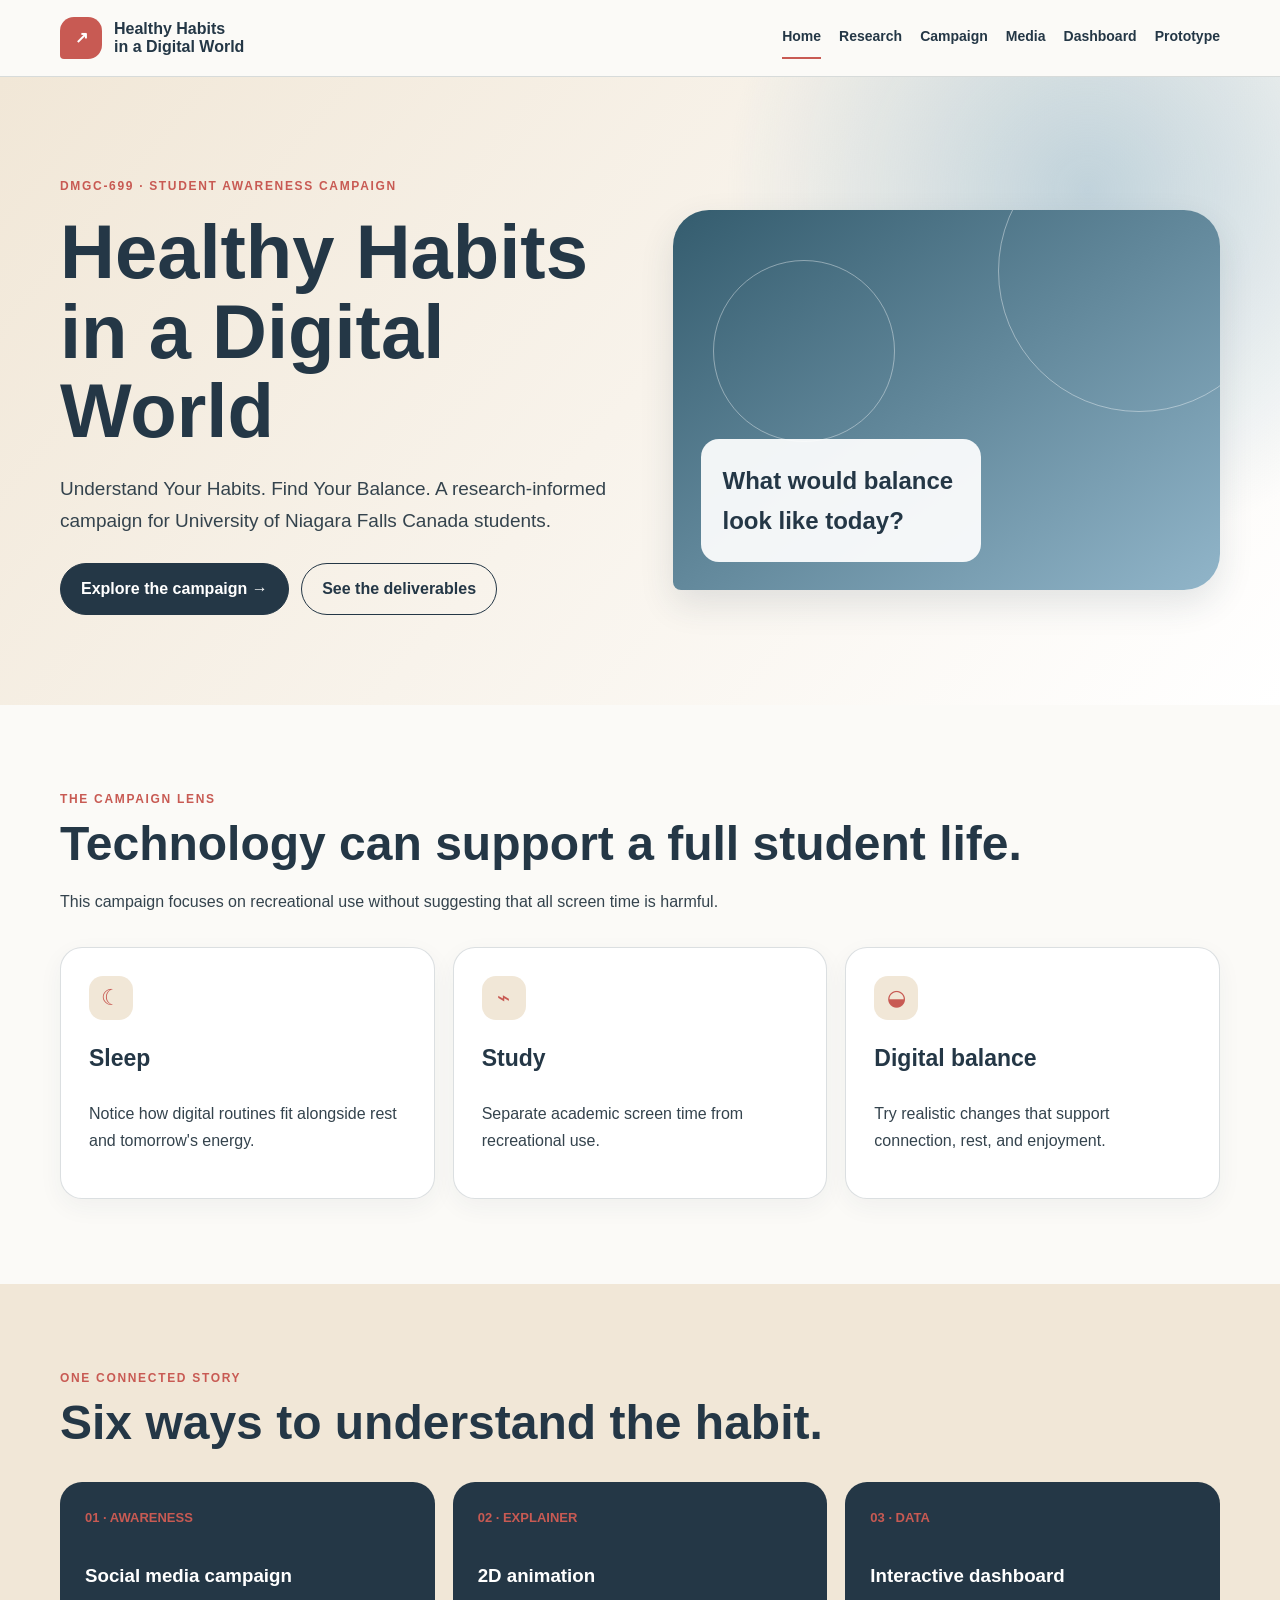
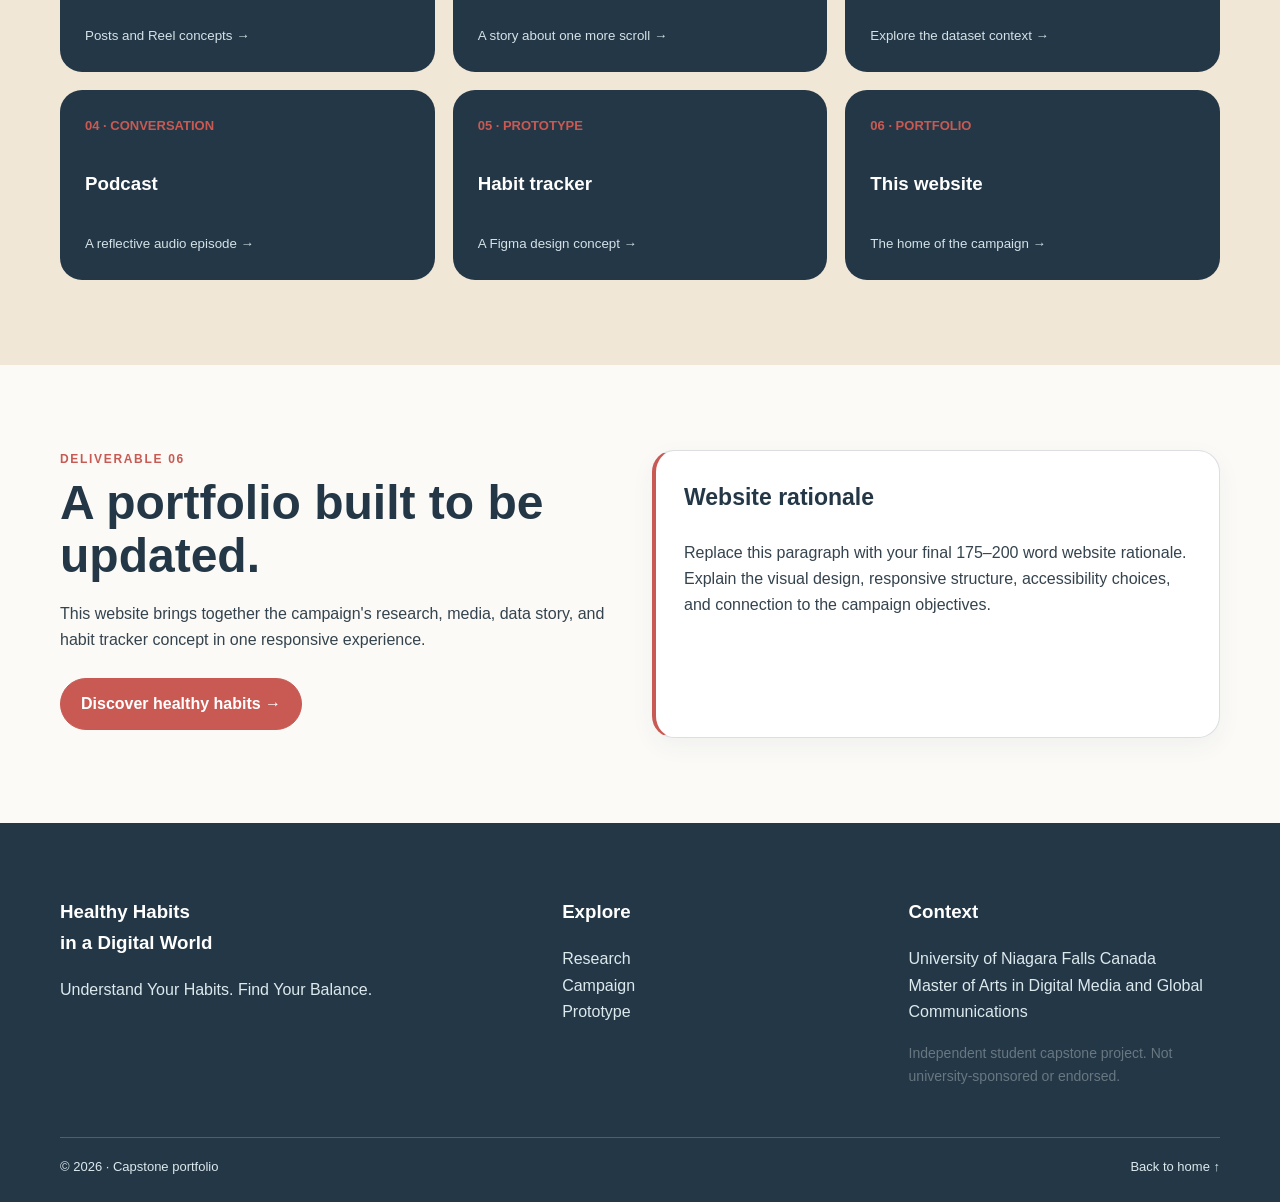
==== index.html @ f4b09b35 "index.html" ====
<!DOCTYPE html>
<html lang="en">
<head>
  <meta charset="UTF-8">
  <meta name="viewport" content="width=device-width, initial-scale=1.0">
  <meta name="description" content="Healthy Habits in a Digital World capstone campaign">
  <title>Healthy Habits in a Digital World</title>
  <link rel="stylesheet" href="styles.css">
</head>
<body>

<header class="site-header">
  <div class="container header-content">
    <a href="index.html" class="logo">
      <span class="logo-icon">↗</span>
      <span>Healthy Habits<br>in a Digital World</span>
    </a>

    <button
      class="menu-button"
      aria-label="Open navigation menu"
      aria-expanded="false"
      data-testid="menu-button"
    >
      ☰
    </button>

    <nav class="navigation" aria-label="Main navigation">
      <a class="active" href="index.html">Home</a>
      <a href="research.html">Research</a>
      <a href="campaign.html">Campaign</a>
      <a href="podcast.html">Media</a>
      <a href="dashboard.html">Dashboard</a>
      <a href="tracker.html">Prototype</a>
    </nav>
  </div>
</header>

<main>
  <section class="hero">
    <div class="container hero-grid">
      <div>
        <div class="eyebrow">DMGC-699 · Student awareness campaign</div>
        <h1>Healthy Habits in a Digital World</h1>

        <p class="hero-text">
          Understand Your Habits. Find Your Balance.
          A research-informed campaign for University of Niagara Falls Canada students.
        </p>

        <a class="button button-primary" href="research.html">
          Explore the campaign →
        </a>

        <a class="button" href="#deliverables">
          See the deliverables
        </a>
      </div>

      <div class="hero-art">
        <div class="hero-note">
          What would balance look like today?
        </div>
      </div>
    </div>
  </section>

  <section class="section">
    <div class="container">
      <div class="section-heading">
        <div class="eyebrow">The campaign lens</div>
        <h2>Technology can support a full student life.</h2>
        <p>
          This campaign focuses on recreational use without suggesting that all
          screen time is harmful.
        </p>
      </div>

      <div class="cards">
        <article class="card">
          <div class="icon">☾</div>
          <h3>Sleep</h3>
          <p>
            Notice how digital routines fit alongside rest and tomorrow's energy.
          </p>
        </article>

        <article class="card">
          <div class="icon">⌁</div>
          <h3>Study</h3>
          <p>
            Separate academic screen time from recreational use.
          </p>
        </article>

        <article class="card">
          <div class="icon">◒</div>
          <h3>Digital balance</h3>
          <p>
            Try realistic changes that support connection, rest, and enjoyment.
          </p>
        </article>
      </div>
    </div>
  </section>

  <section class="section section-alt" id="deliverables">
    <div class="container">
      <div class="section-heading">
        <div class="eyebrow">One connected story</div>
        <h2>Six ways to understand the habit.</h2>
      </div>

      <div class="deliverables">
        <a class="deliverable" href="campaign.html">
          <span class="number">01 · AWARENESS</span>
          <h3>Social media campaign</h3>
          <small>Posts and Reel concepts →</small>
        </a>

        <a class="deliverable" href="podcast.html#animation">
          <span class="number">02 · EXPLAINER</span>
          <h3>2D animation</h3>
          <small>A story about one more scroll →</small>
        </a>

        <a class="deliverable" href="dashboard.html">
          <span class="number">03 · DATA</span>
          <h3>Interactive dashboard</h3>
          <small>Explore the dataset context →</small>
        </a>

        <a class="deliverable" href="podcast.html#podcast">
          <span class="number">04 · CONVERSATION</span>
          <h3>Podcast</h3>
          <small>A reflective audio episode →</small>
        </a>

        <a class="deliverable" href="tracker.html">
          <span class="number">05 · PROTOTYPE</span>
          <h3>Habit tracker</h3>
          <small>A Figma design concept →</small>
        </a>

        <a class="deliverable" href="#rationale">
          <span class="number">06 · PORTFOLIO</span>
          <h3>This website</h3>
          <small>The home of the campaign →</small>
        </a>
      </div>
    </div>
  </section>

  <section class="section" id="rationale">
    <div class="container two-column">
      <div>
        <div class="eyebrow">Deliverable 06</div>
        <h2>A portfolio built to be updated.</h2>
        <p>
          This website brings together the campaign's research, media, data story,
          and habit tracker concept in one responsive experience.
        </p>
        <a class="button button-red" href="research.html">
          Discover healthy habits →
        </a>
      </div>

      <div class="card editable">
        <h3>Website rationale</h3>
        <p>
          Replace this paragraph with your final 175–200 word website rationale.
          Explain the visual design, responsive structure, accessibility choices,
          and connection to the campaign objectives.
        </p>
      </div>
    </div>
  </section>
</main>

<footer class="footer">
  <div class="container footer-grid">
    <div>
      <h3>Healthy Habits<br>in a Digital World</h3>
      <p>Understand Your Habits. Find Your Balance.</p>
    </div>

    <div>
      <h3>Explore</h3>
      <p>
        <a href="research.html">Research</a><br>
        <a href="campaign.html">Campaign</a><br>
        <a href="tracker.html">Prototype</a>
      </p>
    </div>

    <div>
      <h3>Context</h3>
      <p>
        University of Niagara Falls Canada<br>
        Master of Arts in Digital Media and Global Communications
      </p>
      <p class="muted">
        Independent student capstone project. Not university-sponsored or endorsed.
      </p>
    </div>
  </div>

  <div class="container footer-bottom">
    <span>© 2026 · Capstone portfolio</span>
    <a href="index.html">Back to home ↑</a>
  </div>
</footer>

<button class="scroll-top" aria-label="Scroll to top">↑</button>

<script src="config.js"></script>
<script src="script.js"></script>
</body>
</html>
---- styles.css ----
:root {
  --cream: #f1e7d7;
  --blue: #91b5c9;
  --navy: #243746;
  --red: #c85a53;
  --white: #ffffff;
  --text: #34434d;
  --border: rgba(36, 55, 70, 0.16);
  --shadow: 0 14px 35px rgba(36, 55, 70, 0.12);
  --radius: 22px;
}

* {
  box-sizing: border-box;
}

html {
  scroll-behavior: smooth;
}

body {
  margin: 0;
  color: var(--text);
  background: #fbfaf7;
  font-family: Arial, Helvetica, sans-serif;
  line-height: 1.65;
}

img,
video,
iframe {
  display: block;
  max-width: 100%;
}

a {
  color: inherit;
}

.container {
  width: min(1160px, calc(100% - 36px));
  margin: 0 auto;
}

.site-header {
  position: sticky;
  top: 0;
  z-index: 100;
  background: rgba(251, 250, 247, 0.96);
  border-bottom: 1px solid var(--border);
  backdrop-filter: blur(12px);
}

.header-content {
  min-height: 76px;
  display: flex;
  align-items: center;
  justify-content: space-between;
  gap: 24px;
}

.logo {
  display: flex;
  align-items: center;
  gap: 12px;
  color: var(--navy);
  text-decoration: none;
  font-weight: bold;
  line-height: 1.1;
}

.logo-icon {
  width: 42px;
  height: 42px;
  display: grid;
  place-items: center;
  color: var(--white);
  background: var(--red);
  border-radius: 14px 14px 14px 4px;
}

.navigation {
  display: flex;
  align-items: center;
  gap: 18px;
}

.navigation a {
  padding: 8px 0;
  color: var(--navy);
  text-decoration: none;
  font-size: 14px;
  font-weight: bold;
  border-bottom: 2px solid transparent;
}

.navigation a:hover,
.navigation a.active {
  border-bottom-color: var(--red);
}

.menu-button {
  display: none;
  border: 0;
  color: var(--navy);
  background: transparent;
  font-size: 28px;
  cursor: pointer;
}

.hero {
  padding: 100px 0 82px;
  background:
    radial-gradient(circle at 85% 18%, rgba(145, 181, 201, 0.55), transparent 30%),
    linear-gradient(130deg, var(--cream), var(--white));
}

.hero-grid {
  display: grid;
  grid-template-columns: 1fr 1fr;
  align-items: center;
  gap: 65px;
}

.hero h1,
.page-hero h1 {
  margin: 15px 0 22px;
  color: var(--navy);
  font-size: clamp(42px, 6vw, 76px);
  line-height: 1.05;
}

.hero-text {
  font-size: 19px;
  max-width: 650px;
}

.eyebrow {
  color: var(--red);
  font-size: 12px;
  font-weight: bold;
  letter-spacing: 0.14em;
  text-transform: uppercase;
}

.hero-art {
  min-height: 380px;
  display: flex;
  align-items: end;
  padding: 28px;
  position: relative;
  overflow: hidden;
  border-radius: 36px 36px 36px 8px;
  background: linear-gradient(145deg, #345c6e, var(--blue));
  box-shadow: var(--shadow);
}

.hero-art::before,
.hero-art::after {
  content: "";
  position: absolute;
  border: 1px solid rgba(255, 255, 255, 0.4);
  border-radius: 50%;
}

.hero-art::before {
  width: 280px;
  height: 280px;
  top: -80px;
  right: -60px;
}

.hero-art::after {
  width: 180px;
  height: 180px;
  top: 50px;
  left: 40px;
}

.hero-note {
  position: relative;
  z-index: 1;
  max-width: 280px;
  padding: 22px;
  color: var(--navy);
  background: rgba(255, 255, 255, 0.92);
  border-radius: 18px;
  font-size: 24px;
  font-weight: bold;
}

.button {
  display: inline-flex;
  align-items: center;
  justify-content: center;
  margin: 8px 8px 8px 0;
  padding: 12px 20px;
  border: 1px solid var(--navy);
  border-radius: 999px;
  color: var(--navy);
  background: transparent;
  text-decoration: none;
  font-weight: bold;
  cursor: pointer;
  transition: transform 0.2s ease, background 0.2s ease;
}

.button:hover {
  transform: translateY(-2px);
}

.button-primary {
  color: var(--white);
  background: var(--navy);
}

.button-red {
  color: var(--white);
  background: var(--red);
  border-color: var(--red);
}

.section {
  padding: 85px 0;
}

.section-alt {
  background: var(--cream);
}

.section-heading {
  margin-bottom: 32px;
}

.section-heading h2,
.section h2 {
  margin: 8px 0 18px;
  color: var(--navy);
  font-size: clamp(32px, 4vw, 48px);
  line-height: 1.1;
}

.cards,
.deliverables,
.gallery,
.three-column {
  display: grid;
  gap: 18px;
}

.cards,
.three-column {
  grid-template-columns: repeat(3, 1fr);
}

.deliverables {
  grid-template-columns: repeat(3, 1fr);
}

.gallery {
  grid-template-columns: repeat(3, 1fr);
}

.card {
  padding: 28px;
  border: 1px solid var(--border);
  border-radius: var(--radius);
  background: var(--white);
  box-shadow: 0 8px 25px rgba(36, 55, 70, 0.05);
}

.card h3 {
  margin-top: 0;
  color: var(--navy);
  font-size: 23px;
}

.icon {
  width: 44px;
  height: 44px;
  display: grid;
  place-items: center;
  margin-bottom: 20px;
  border-radius: 14px;
  color: var(--red);
  background: var(--cream);
  font-size: 22px;
}

.deliverable {
  min-height: 190px;
  display: flex;
  flex-direction: column;
  justify-content: space-between;
  padding: 25px;
  color: var(--white);
  background: var(--navy);
  border-radius: var(--radius);
  text-decoration: none;
  transition: transform 0.2s ease;
}

.deliverable:hover {
  transform: translateY(-5px);
}

.deliverable h3 {
  color: var(--white);
}

.deliverable small {
  color: #d4e2e7;
}

.number {
  color: var(--red);
  font-weight: bold;
  font-size: 13px;
}

.page-hero {
  padding: 72px 0;
  background: linear-gradient(110deg, var(--cream), var(--white));
}

.page-hero p {
  max-width: 740px;
  font-size: 19px;
}

.two-column {
  display: grid;
  grid-template-columns: 1fr 1fr;
  gap: 24px;
}

.callout {
  padding: 30px;
  color: var(--white);
  background: var(--navy);
  border-radius: var(--radius);
}

.callout h3 {
  color: var(--white);
}

.media-placeholder {
  min-height: 240px;
  display: grid;
  place-items: center;
  padding: 25px;
  text-align: center;
  border-radius: 18px;
  color: var(--navy);
  background: repeating-linear-gradient(
    135deg,
    #edf4f6,
    #edf4f6 12px,
    #e2edf0 12px,
    #e2edf0 24px
  );
}

.media-player {
  width: 100%;
  border-radius: 18px;
  background: #d9e7eb;
}

.embed {
  width: 100%;
  min-height: 500px;
  border: 0;
  border-radius: 18px;
  background: #e9f0f2;
}

.tag {
  display: inline-block;
  margin: 4px;
  padding: 6px 11px;
  color: var(--navy);
  background: #e6f1f5;
  border-radius: 999px;
  font-size: 12px;
  font-weight: bold;
}

.habit-list {
  display: grid;
  gap: 12px;
}

.habit {
  display: flex;
  gap: 16px;
  padding: 18px;
  border: 1px solid var(--border);
  border-radius: 16px;
  background: var(--white);
}

.habit strong {
  color: var(--red);
}

details {
  padding: 18px 0;
  border-top: 1px solid var(--border);
}

summary {
  color: var(--navy);
  cursor: pointer;
  font-weight: bold;
}

.editable {
  border-left: 4px solid var(--red);
}

.muted {
  color: #687780;
  font-size: 14px;
}

.footer {
  padding: 55px 0 25px;
  color: #dce9ed;
  background: var(--navy);
}

.footer-grid {
  display: grid;
  grid-template-columns: 1.5fr 1fr 1fr;
  gap: 35px;
}

.footer h3 {
  color: var(--white);
}

.footer a {
  color: #dce9ed;
  text-decoration: none;
}

.footer a:hover {
  color: var(--white);
}

.footer-bottom {
  display: flex;
  justify-content: space-between;
  gap: 15px;
  margin-top: 35px;
  padding-top: 18px;
  border-top: 1px solid rgba(255, 255, 255, 0.2);
  font-size: 13px;
}

.scroll-top {
  position: fixed;
  right: 22px;
  bottom: 22px;
  display: none;
  width: 45px;
  height: 45px;
  border: 0;
  border-radius: 50%;
  color: var(--white);
  background: var(--red);
  cursor: pointer;
}

.scroll-top.visible {
  display: block;
}

:focus-visible {
  outline: 3px solid var(--red);
  outline-offset: 4px;
}

@media (max-width: 850px) {
  .menu-button {
    display: block;
  }

  .navigation {
    display: none;
    position: absolute;
    top: 72px;
    left: 18px;
    right: 18px;
    flex-direction: column;
    align-items: stretch;
    padding: 18px;
    background: var(--white);
    border: 1px solid var(--border);
    border-radius: 18px;
    box-shadow: var(--shadow);
  }

  .navigation.open {
    display: flex;
  }

  .hero-grid,
  .two-column {
    grid-template-columns: 1fr;
  }

  .cards,
  .three-column,
  .gallery,
  .deliverables {
    grid-template-columns: 1fr 1fr;
  }

  .footer-grid {
    grid-template-columns: 1fr 1fr;
  }
}

@media (max-width: 560px) {
  .container {
    width: min(100% - 28px, 1160px);
  }

  .hero {
    padding: 60px 0;
  }

  .section {
    padding: 60px 0;
  }

  .cards,
  .three-column,
  .gallery,
  .deliverables,
  .footer-grid {
    grid-template-columns: 1fr;
  }

  .hero-art {
    min-height: 270px;
  }

  .footer-bottom {
    display: block;
  }

  .footer-bottom span {
    display: block;
    margin-top: 8px;
  }
}

@media (prefers-reduced-motion: reduce) {
  html {
    scroll-behavior: auto;
  }

  *,
  *::before,
  *::after {
    transition: none !important;
  }
}
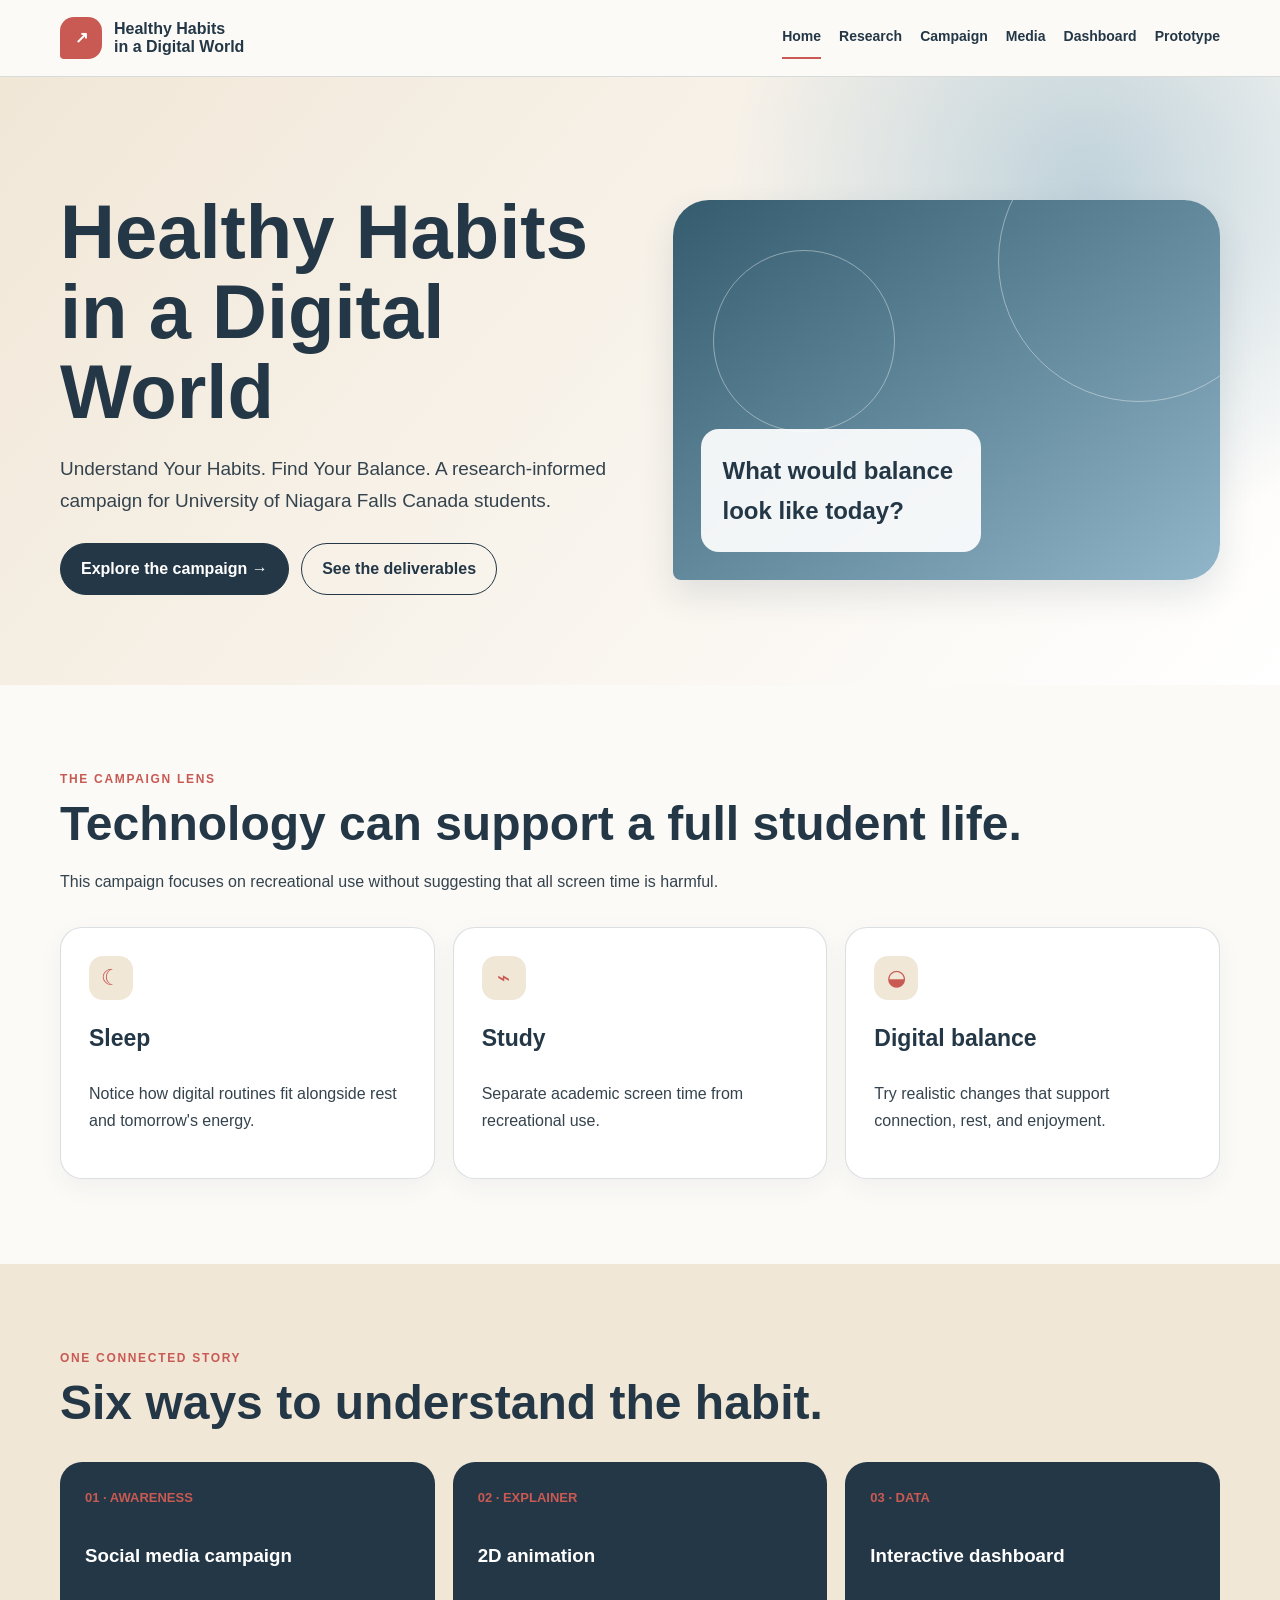
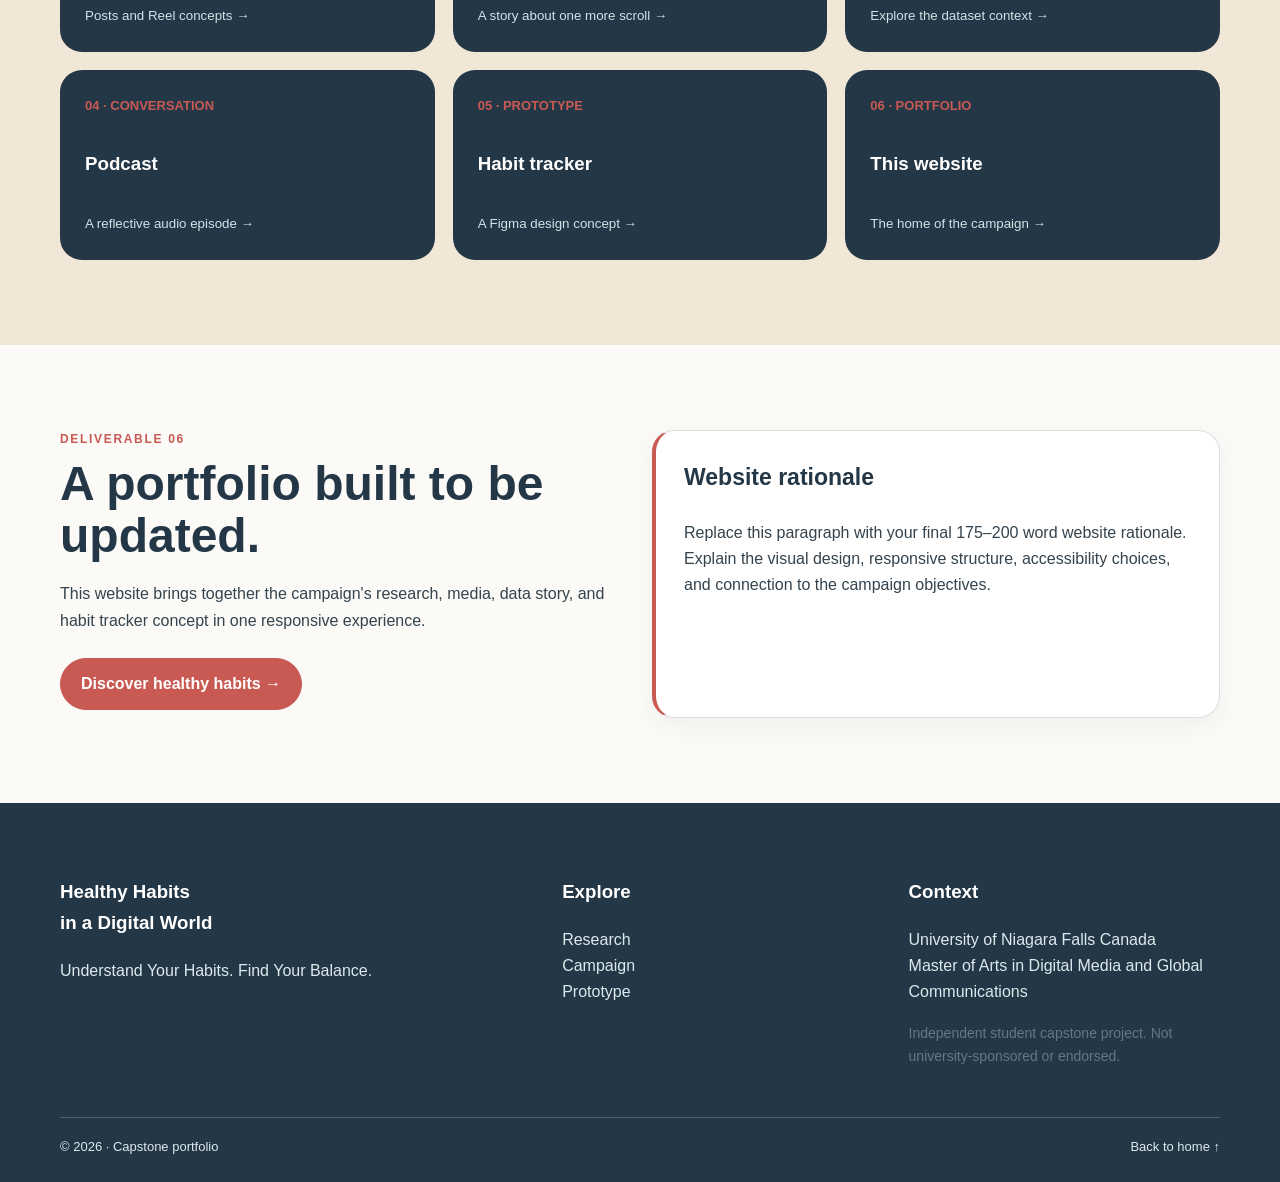
==== commit c2824ab5: "Update index.html" ====
--- a/index.html
+++ b/index.html
@@ -40,7 +40,7 @@
   <section class="hero">
     <div class="container hero-grid">
       <div>
-        <div class="eyebrow">DMGC-699 · Student awareness campaign</div>
+        <!-- <div class="eyebrow">DMGC-699 · Student awareness campaign</div> -->
         <h1>Healthy Habits in a Digital World</h1>
 
         <p class="hero-text">
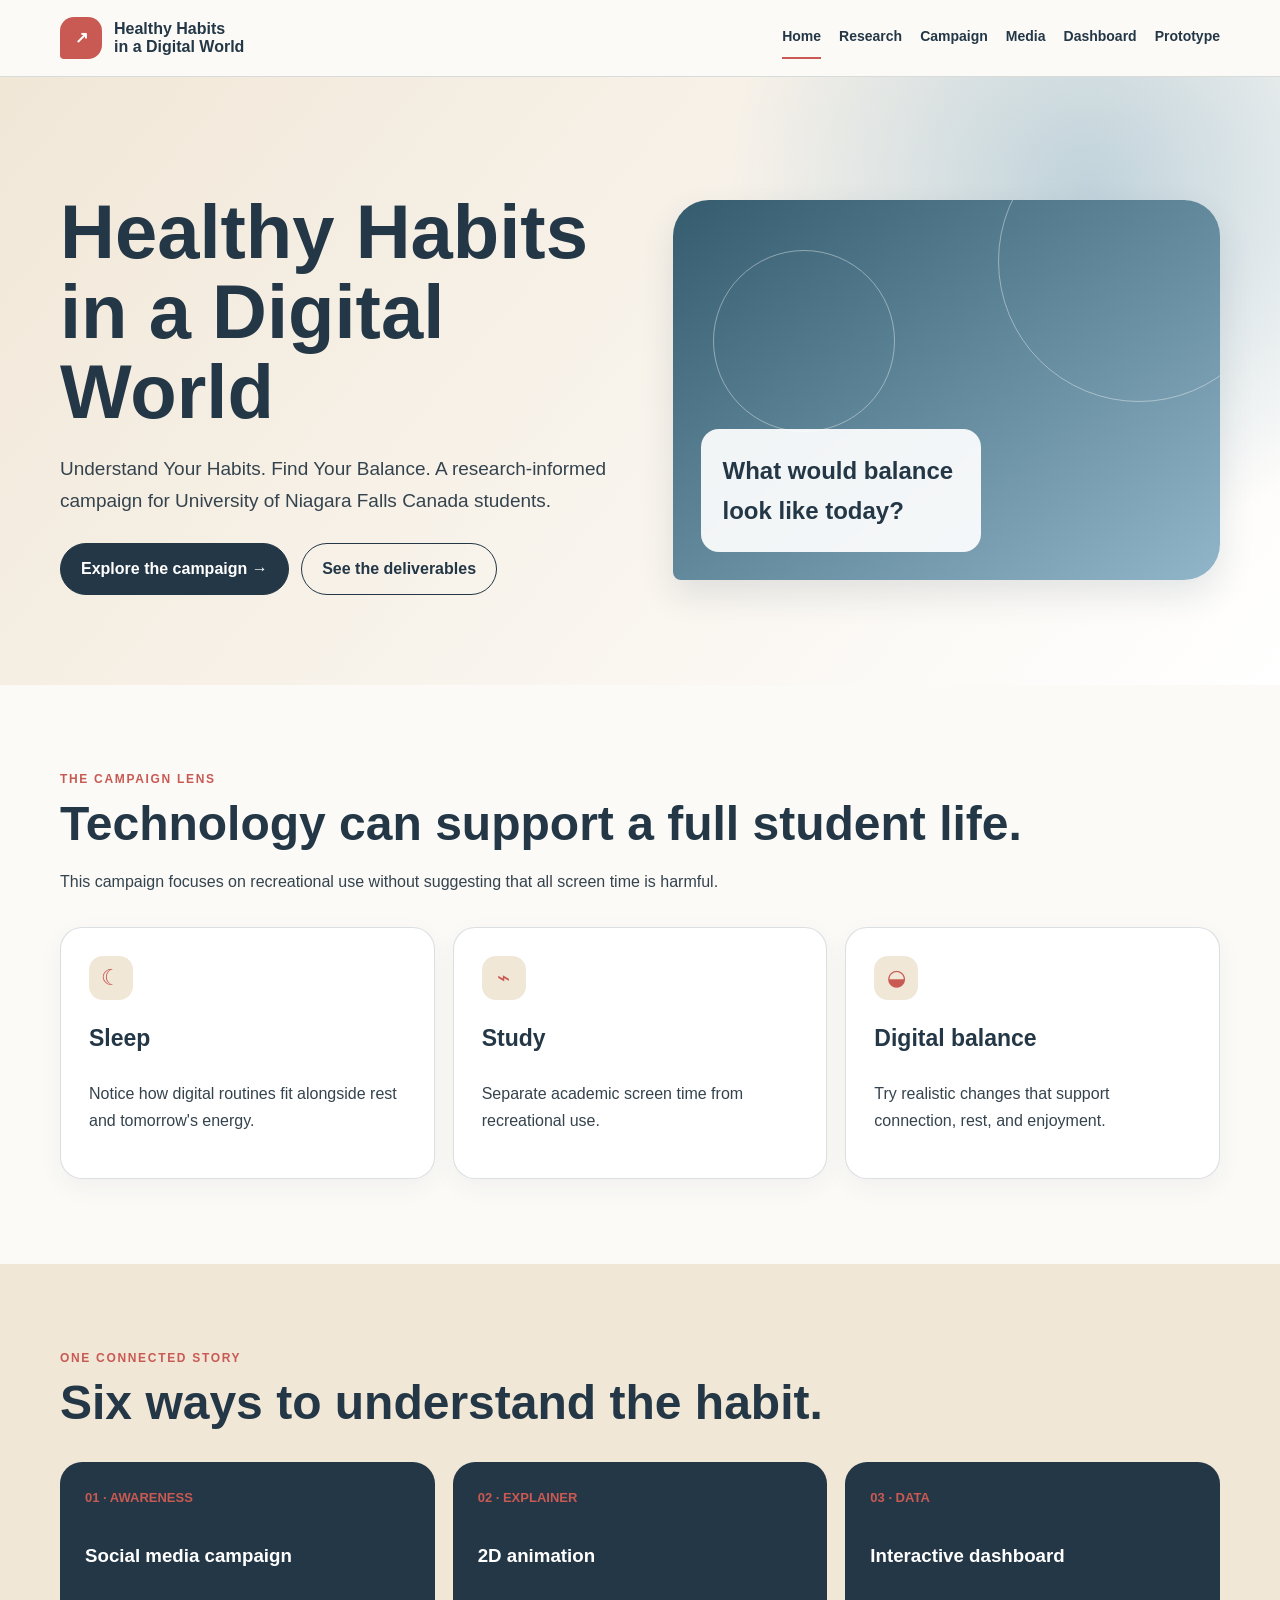
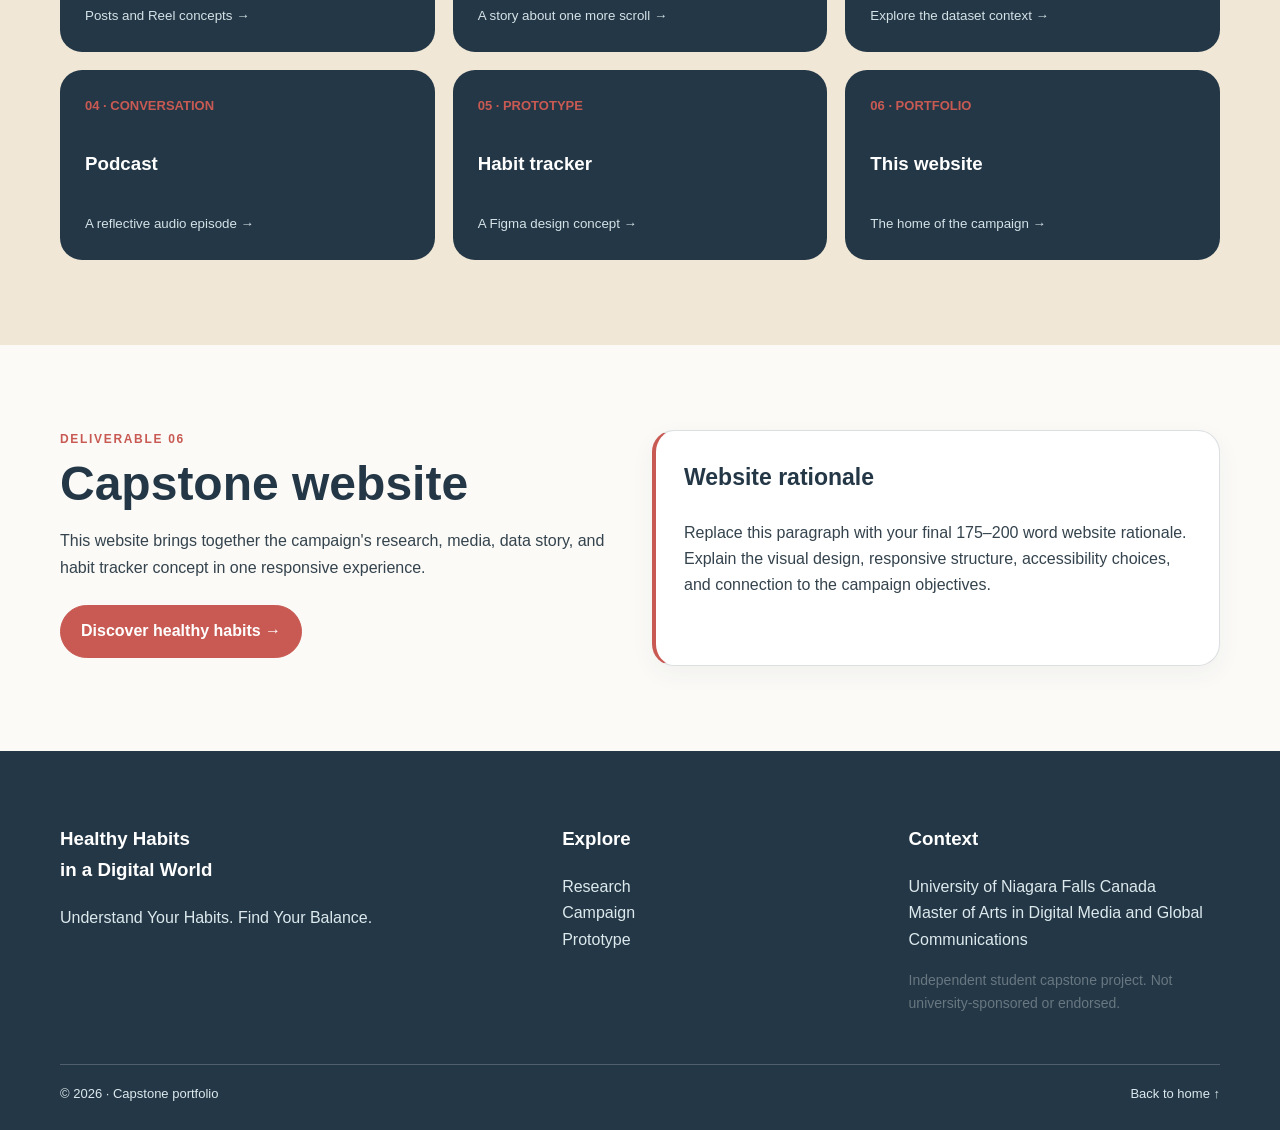
==== commit b378821b: "Update index.html" ====
--- a/index.html
+++ b/index.html
@@ -155,7 +155,7 @@
     <div class="container two-column">
       <div>
         <div class="eyebrow">Deliverable 06</div>
-        <h2>A portfolio built to be updated.</h2>
+        <h2>Capstone website</h2>
         <p>
           This website brings together the campaign's research, media, data story,
           and habit tracker concept in one responsive experience.
